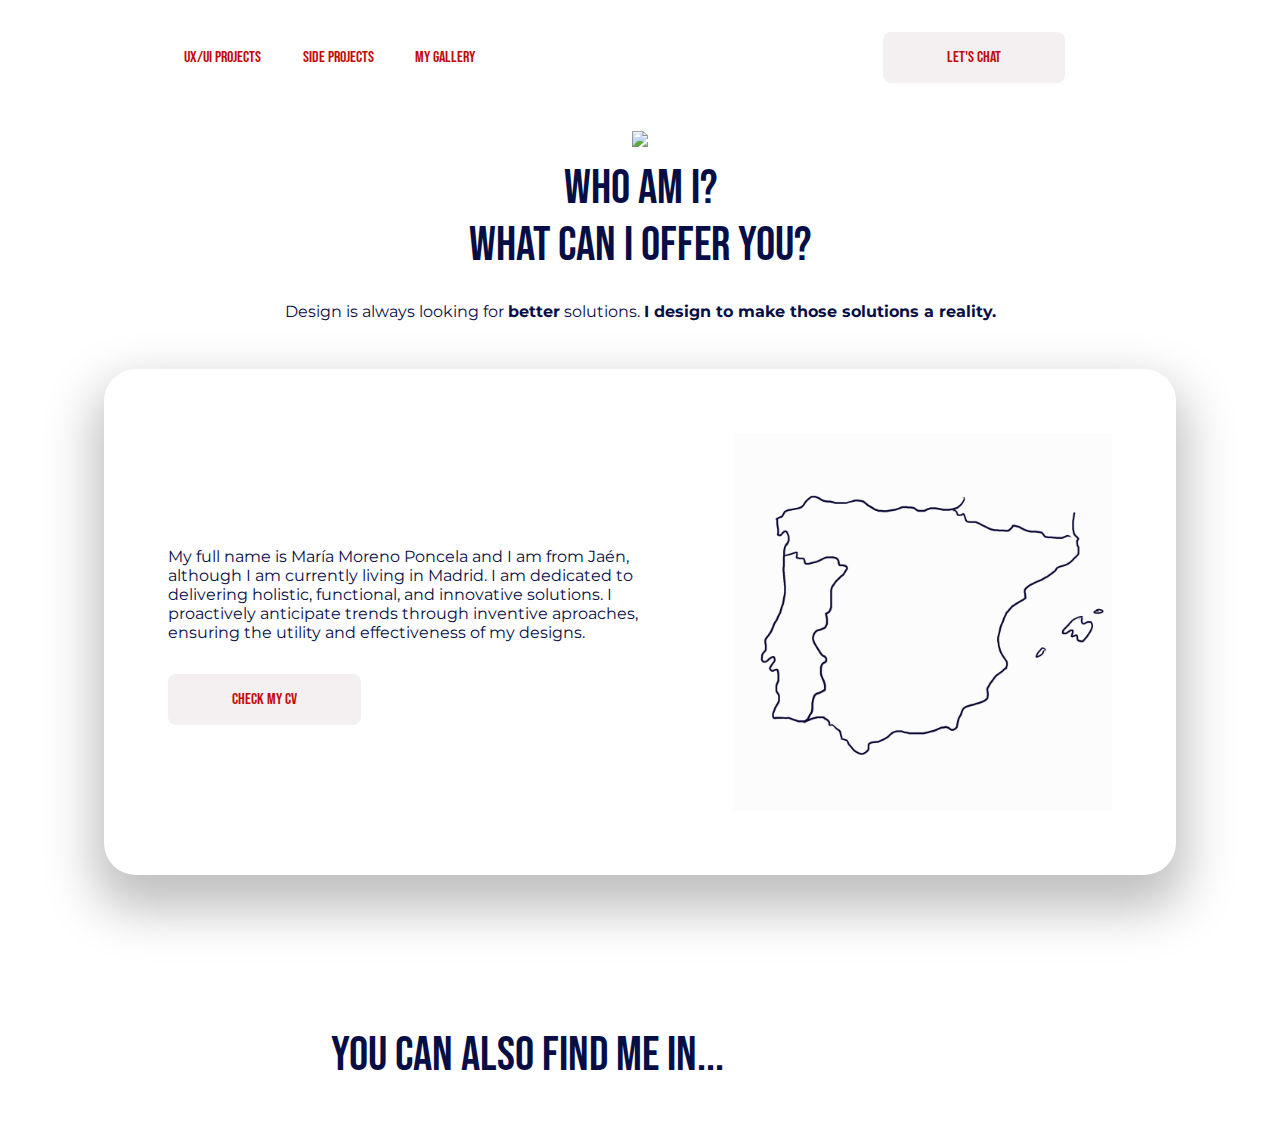
==== About.html @ a4294f57 "feat: rediseño web" ====
<!DOCTYPE html>
<html>
    <head>
        <title>Meriweb</title>
        <link rel="stylesheet" href="https://cdnjs.cloudflare.com/ajax/libs/font-awesome/6.6.0/css/all.min.css" integrity="sha512-Kc323vGBEqzTmouAECnVceyQqyqdsSiqLQISBL29aUW4U/M7pSPA/gEUZQqv1cwx4OnYxTxve5UMg5GT6L4JJg==" crossorigin="anonymous" referrerpolicy="no-referrer" />
        <link rel="stylesheet" href="main.css">
    </head>

    <body>
        <header>
            <nav>
                <a href="index.html">UX/UI Projects</a>
                <a href="Side.html">Side Projects</a>
                <a href="Gallery.html">My Gallery</a>
            </nav>
            <button onclick="window.location='Chat.html'">Let's chat</button>
        </header>
        <main>
            <img src="images/yo.svg">
            <h1>who am I?<br>What can I offer you?</br></h1>
            <p>Design is always looking for <strong>better</strong> solutions. <strong>I design to make those solutions a reality.</strong></p>
        </main>

        <section class="about">
            <div>
                <p>My full name is María Moreno Poncela and I am from Jaén, although I am currently living in Madrid. I am dedicated to delivering holistic, functional, and innovative solutions. I
                    proactively anticipate trends through inventive aproaches, ensuring the
                    utility and effectiveness of my designs.</p>
                
                <a href="images/MariaPonzela_CV2024.pdf" download>
                    <button><span>check my CV </span></button> 
                </a>
                    <!-- <button class="botonAnillo">
                    <a href="#"></a><h1>Check my CV</h1></a>
                </button> -->
            </div>
            <img src="images/Map.gif">         
        </section>
        <img class="loup" src="images/Footer.gif"></img>
        <footer>
            <h1>You can also find me in...</br></h1>
            <div class="RRSS">
                <button><i class="fab fa-linkedin-in"></i></button>
                <button><i class="fab fa-behance"></i></button>
                <button><i class="fab fa-instagram"></i></button>
                <button><i class="fab fa-github"></i></button>
            </div>
        </footer>
    </body>
---- main.css ----
@import url('https://fonts.googleapis.com/css2?family=Bebas+Neue&display=swap');
@import url("https://fonts.googleapis.com/css2?family=Montserrat&display=swap");


:root {
    font-size: 16px;
    font-family: 'Courier New', Courier, monospace;
    --red: #C30A0A;
    --bg: #F4F0F1;
    --black: #070E46;

    --ladoX: 60px;
    --ladoY: 60px;
    --esquina: 100%;

    --font-title: "Bebas Neue", sans-serif;
    --font-content: "Montserrat", sans-serif;
}

/* ----------------------------------------------------- */




body {
    display: flex;
    flex-direction: column;
    align-items: center;
    max-width: 944px;
    margin: 0 auto;
    margin-bottom: 2rem;
    cursor: url('images/cursor.svg'), auto; 
}


h1 {
    font-family: var(--font-title);
    color: var(--black);
    font-size: 3rem;
    font-weight: normal;
    margin: 0.5rem;
}

p {
    font-family: var(--font-content);
    margin: 0;
    margin-bottom: 2rem;
}

button {
    margin-left: auto;
    font-family: var(--font-title);
    font-size: 1rem;
    background-color: var(--bg); 
    border: none;              
    color: var(--red);             
    padding: 1rem 4rem;                    
    border-radius: 0.5rem;       
    transition: background-color 0.3s;
}

button:hover {
    background-color: var(--red); 
    color: white;
    cursor: url('images/cursor.svg'), auto;
}

.loup{
    padding-top: 2rem;
    margin-top: 2rem;
}

/* ----------------------------------------------------- */


header {
    display: flex;
    align-items: center;
    padding: 1rem; 
    width: 100%;
    margin: 1rem 0;
}

header button {
        position: relative;
        display: inline-block;
        margin-right: 5%;
      }
      
      .dropdown-content {
        display: none;
        position: absolute;
        background-color: #f9f9f9;
        min-width: 160px;
        box-shadow: 0px 8px 16px 0px rgba(0,0,0,0.2);
        padding: 12px 16px;
        z-index: 1;
      }
      
      .dropdown:hover .dropdown-content {
        display: block; }


nav {
    margin-right: auto;
    list-style-type: none;
    margin: 0;
    padding: 0;
    overflow: hidden;
}

nav a {
    font-family: var(--font-title);
    font-size: 1rem;
    color: var(--red); 
    text-decoration: none; 
    padding: 0 1rem;
    transition: background-color 0.3s;
}


a:hover:not(.active) { 
    color: black; 
    text-decoration: underline;
    font-size: 1.2rem;
    cursor: url('images/cursor6.svg'), auto;
}
 


/* ----------------welcome------------------------------------- */ 


main {
    padding: 1rem;
    text-align: center; 
    color: var(--black);
}

main img {
    max-width: 20rem;
}

main button {
    margin-top: 2rem;
}

.portada {
    border:thin solid black;
        width: 500% !important;
        height: 200px; /* Altura de la portada */
        background-size: cover;
        
    
}

/* ------------------trabajos----------------------------------- */





/* ------------------side proyects----------------------------------- */ 


.container {
    display: grid;
    grid-template-columns: repeat(2, 1fr);
    justify-content: center;
}

article {
    display: flex;
    flex-wrap: wrap;
    justify-content: center;
    align-items: center;
    max-width: 944px;
}

.card {
    position: relative; 
    display: flex;
    align-items: center; 
    justify-content: center; 
    text-align: center;  

    border-radius: 8px;  
    height: 300px;
    width: 400px;
  
    margin: 1rem;
    background-color: rgba(0, 0, 0, 0.05); 
    transition: background-color 0.3s ease;
    overflow: hidden; 
}

.card::before ,.image{
    content: ''; 
    position: absolute; 
    top: 0;
    left: 0;
    right: 0;
    bottom: 0;
    width: 450px;
    background-image: inherit; 
    background-size: cover; 
    background-position: center; 
    opacity: 0; 
    transition: opacity 0.3s ease; 
    z-index: 1;
    filter: brightness(100%); 
}

.image{
    width: 100%;
    height: 100%;
}

.card:hover::before ,.image:hover, .image:after {
    opacity: 1;
 }

 .card:hover .title {
    opacity: 0; 
}

.title {
    margin: 0; 
    color: var(--black); 
    z-index: 3; 
    position: relative; 
    transition: opacity 0.3s ease; 
}




.tags {
    position: absolute;
    top: 10px;
    left: 10px;
    
}

.tag {
    background-color: var(--bg);
    border: 1.5px solid var(--red);
    border-radius: 1rem;
    color: var(--red);
    font-family: var(--font-title);
    padding: 5px 10px;

    margin-right: 5px;
    font-size: 12px;
    z-index: 4;
    position: relative;

}




/* ------------------about----------------------------------- */ 

.about {
    display: flex;
    margin: 0 1.5rem; 
    color: var(--black);
    justify-content: center;
    align-items: center;
    width: 100%; 
    max-width:944px;
    padding: 4rem;
    border-radius: 2rem;
    gap: 3rem;
    box-shadow: 0 25px 50px 10px rgb(0 0 0 / 0.25);
}


.about img {
        max-width: 40%; 
        height: 70%; 
        width: 90%;
}


/* ------------------gallery----------------------------------- */ 

   
.responsive {
    display: grid;
    grid-template-columns: repeat(5, 1fr);
    justify-content: center;
    background-size: cover;
    gap: 0;
    row-gap: 0;
  }  


.gallery img:hover {
    box-shadow: 0 25px 50px 10px rgb(0 0 0 / 0.25);
    width: 0%;
    transform: scale(1);
    z-index: 2;
    position: relative;
    transition: 1s;
    border-radius: 0.5rem;
    width: 200%; 
    height: 100%;
  }
  
  
 .gallery img {
    width: 100%;
    height: auto;
    filter: brightness(100%);
    object-fit: cover;
    width: 200px; 
    height: 200px;
    gap: 0;
    row-gap: 0;

  }

/* 
.gallery1{
    position: relative;
    width: 400px;
    height: 300px;
    perspective: 1000px;
}
.comic {
    position: absolute;
    width: 50%;
    height: 100%;
    background-color: white;
    border: 1px solid #ccc;
    box-shadow: 0 0 10px rgba(0, 0, 0, 0.2);
    transform-origin: left; 
    transition: transform 0.6s;
}

.comic:hover{
    transform: rotateY(180deg);
} */

/* ------------------card proyects----------------------------------- */ 

.proyect {
    display: flex;
    margin: 2rem 1.5rem; 
    color: var(--black);
    justify-content: center;
    align-items: center;
    width: 80%;; 
    max-width:944px;
    padding: 4rem;
    border-radius: 2rem;
    gap: 3rem;
    box-shadow: 0 25px 50px 10px rgb(0 0 0 / 0.25);
}


/* ----------------------More proyects------------------------------- */ 

.content {
    display: flex;
    margin: 7rem 1.5rem 3rem; 
    justify-content: center;
    color: var(--black);
    max-width: 1000px;
    gap: 5rem;
    position: relative;
}


.content div {
    padding: 5rem 2rem;
}

video {
    border-radius: 1rem;
    min-height: 5rem;
}

/* ----------------------Chat------------------------------- */ 

form {
    display: flex;
    align-items: center;
    height: 200px;
}
.email{
    margin:calc(50vh - 220px) auto;
    padding:20px 30px;
    max-width:calc(100vw - 40px);
    box-sizing:border-box;
    position:relative;
}

input{
    width:80%;
    padding:10px;
    box-sizing:border-box;
    background:none;
    outline:none;
    resize:none;
    border:0;
    transition:all .3s;
    border-bottom:2px solid var(--red);
    font-family: var(--font-content);
}
input:focus{
    border-bottom:2px solid var(--black)
}

p:before{
    content:attr(type);
    display:block;
    margin:28px 0 0;
    font-size:14px;
    color:#5a5a5a
}

textarea {
        width: 100%;
        height: 150px;
        padding: 1rem 0 0 0.5rem;
        font-family: var(--font-content);
        border-bottom:2px solid var(--red)
} 


.contact{
    display: block;
    justify-items: right !important;
    width: 20%; 
    max-width:944px;
    text-align: right;
}

/* ----------------------process------------------------------- */ 

.work {
    text-align: center; 
    padding-top: 2rem;
    max-width: 800px;
}

.process {
    width: 100%;
    filter: brightness(150%); 
    
}

.card-container {
    display: grid;
    grid-template-columns: repeat(5, 1fr);
    gap: 1rem;
    padding: 1rem;
    font-family: var(--font-title);
    font-weight: normal;
    color: var(--black);  
    margin-bottom: 2rem;
}

.card1 h1 {
    font-family: var(--font-title);
}

.card1 {
    background: white;
    border: none;
    border-radius: 8px;
    padding: 1rem;
    text-align: center;
    box-shadow: 0 2px 5px rgba(0, 0, 0, 0.1);
    transition: transform 0.3s, box-shadow 0.3s;
    flex-direction: column;
}

.card:hover {
    transform: scale(1.05);
    box-shadow: 0 4px 10px rgba(0, 0, 0, 0.2);
}


/* ----------------------footer------------------------------- */ 

.loup {
    opacity: 1 !important;
    width: 944px;
    filter: none;

}

footer {
    display: flex;
    justify-content: center;
    align-items: center;
    width: 100%;
    padding: 1rem;

    border-radius: 0.5rem;
}


.RRSS {
    display: flex;
    margin-left: 5%;               
    border-radius: 0.5rem;
    gap: 0.5rem;
}

.RRSS button {
    padding: 1rem 1.2rem !important;
    background-color: white;              
    color: var(--black);                                    
}

.RRSS button:hover {
    background-color: var(--red); 
    color: white;
    cursor: url('images/cursor6.svg'), auto;
}








/* Media Queries */

@media (max-width: 800px) {
 
    h1{
        font-size: 230%;
        }
    
    /* ............................................. */
    
    nav a{
        display: block;
        width: 100%;
        margin-left: 5%;
        margin-right: 5%;
        gap: 10%;
    }


    /* ............................................. */

    main{
        margin: 10%;
    }
    main h1{
        font-size: 250%;
        width: 100%;
    }
    main p{
        font-size: 70%;
        width: 100%;
    }

    /* ............................................. */

    .proyect {
        font-size: 0.7rem; 
        width: 70%;
        flex-wrap: wrap;
        flex-direction: column; 
        align-items: center; 
        text-align: center; 
    }

    .proyect video,
    .proyect img {
        max-width: 90%; 
        height: 90%; 
        width: 100%;
    }

    /* ............................................. */  
    
    .about{
        font-size: 0.7rem; 
        width: 70%;
        flex-wrap: wrap;
        flex-direction: column; 
        align-items: center; 
        text-align: center; 
        display:block;
    }
    .about img{
        min-width: 70%;
    }

    /* ............................................. */

    .content {
        font-size: 0.7rem; 
        width: 80%;
        margin:10%
    }
    
    .content h1 {
        font-size: 300%;

    }

    /* ............................................. */

    .card-container {
        max-width: 100%;
        font-size: 50%;
    }

    /* ............................................. */

    .loup {
        display: none;
    }

    footer{
        display: flex;
        flex-wrap: wrap;
        font-size: 10%;
        justify-content: center;
        align-items: center;
        width: 80%;
        padding-top: 4rem;
    }
    footer h1{
        font-size: 1500%;
    }
    
}

@media (max-width: 500px) {
 
    h1{
    font-size: 200%;
    }

    /* ............................................. */

     nav a{
        display: block
    } 

    a{
        font-size: 80%;
    } 

    /* ............................................. */

    main{
        margin: 10%;
    }
    main h1{
        font-size: 250%;
        width: 100%;
    }
    main p{
        font-size: 70%;
        width: 100%;
    }

    /* ............................................. */

    .proyect {
        font-size: 0.5rem; 
        width: 55%;
        flex-wrap: wrap;
        flex-direction: column; 
        align-items: center; 
        text-align: center; 

    }

    .proyect video,
    .proyect img {
        max-width: 90%; 
        height: 90%; 
        width: 100%;
    }

    /* ............................................. */

    .about{
        font-size: 0.7rem; 
        width: 50%;
        flex-wrap: wrap;
        flex-direction: column; 
        align-items: center; 
        text-align: center; 
    }

    .about img{
        min-width: 50%;
    }

    /* ............................................. */

    .content {
        font-size: 0.5rem; 
        width: 200px;
        margin:10%
    }
    
    .content h1 {
        font-size: 300%;

    }
    
    /* ............................................. */

    .card-container {
        display: flex;
        flex-wrap: wrap;
        font-size: 50%;
        justify-content: center;
    }

    /* ............................................. */   

    .loup {
        display: none;
    }

    footer{
        display: flex;
        flex-wrap: wrap;
        font-size: 10%;
        justify-content: center;
        align-items: center;
        width: 70%;
    }
    footer h1{
        font-size: 1500%;
    }

}

@media (max-width: 390px) {
    
    .body{
        margin: 7rem;
        font-size: 30%;
    }

    h1{
        font-size: 200%;
        }
    
    /* ............................................. */   

    nav a{
        display: block
    } 

    a{
        font-size: 70%;
    }

    /* ............................................. */   
 
    .main{
        font-size: 10%;
    }

    /* ............................................. */   

    .proyect {
        font-size: 0.5rem;
        width: 55%;
        flex-wrap: wrap;
        flex-direction: column; 
        align-items: center; 
        text-align: center; 

    }

    .proyect video,
    .proyect img {
        max-width: 100%; 
        height: 100%; 
        width: 100%;
    }

    /* ............................................. */

    .about{
        font-size: 0.7rem; 
        width: 50%;
        flex-wrap: wrap;
        flex-direction: column; 
        align-items: center; 
        text-align: center; 
    }
    .about img{
        min-width: 100%;
    }


    /* ............................................. */   

    .content {
        font-size: 0.5rem; 
        width: 200px;
    }
    
    .content h1 {
        font-size: 300%;

    }

    /* ............................................. */

    .card-container {
        max-width: 100%;
        font-size: 50%;
    }

    /* ............................................. */   

    .loup {
        display: none;
    }

    footer{
        display: flex;
        flex-wrap: wrap;
        font-size: 10%;
        justify-content: center;
        align-items: center;
        width: 70%;
    }
    footer h1{
        font-size: 1500%;
    }
    
}
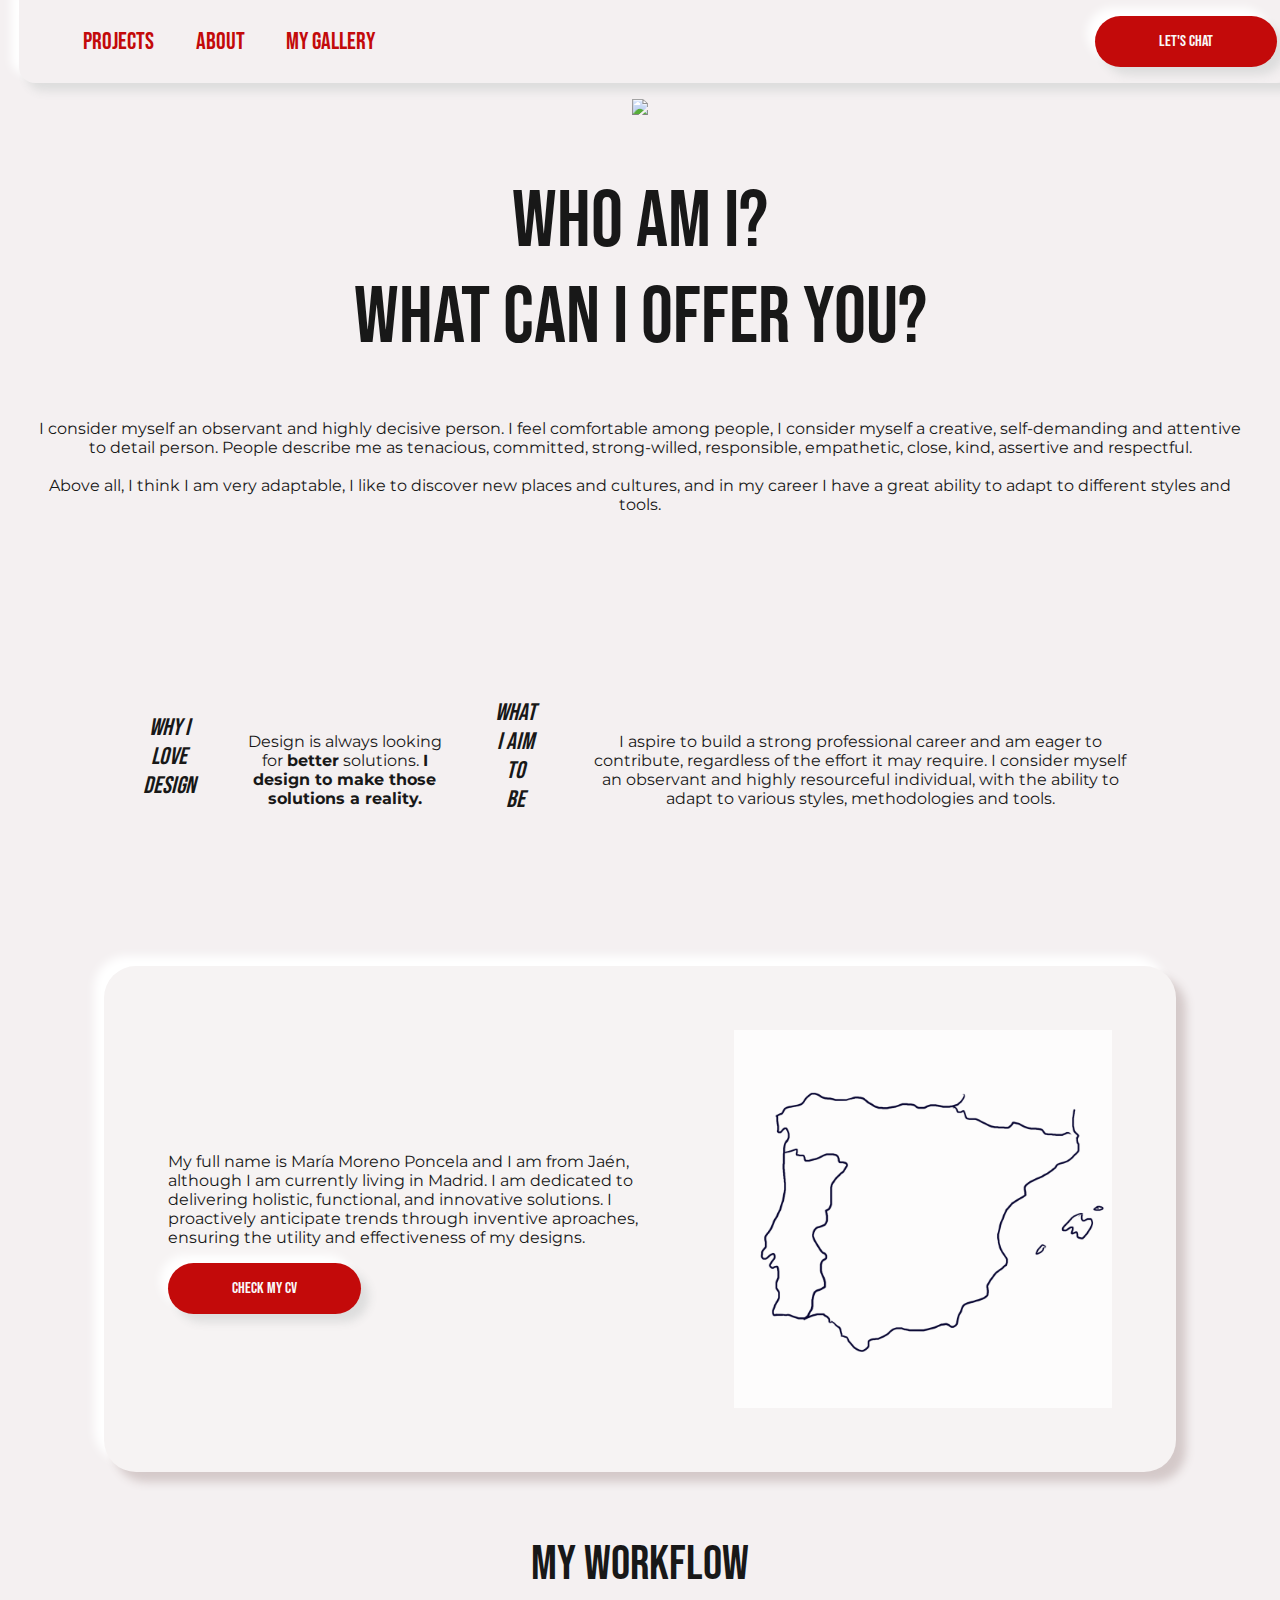
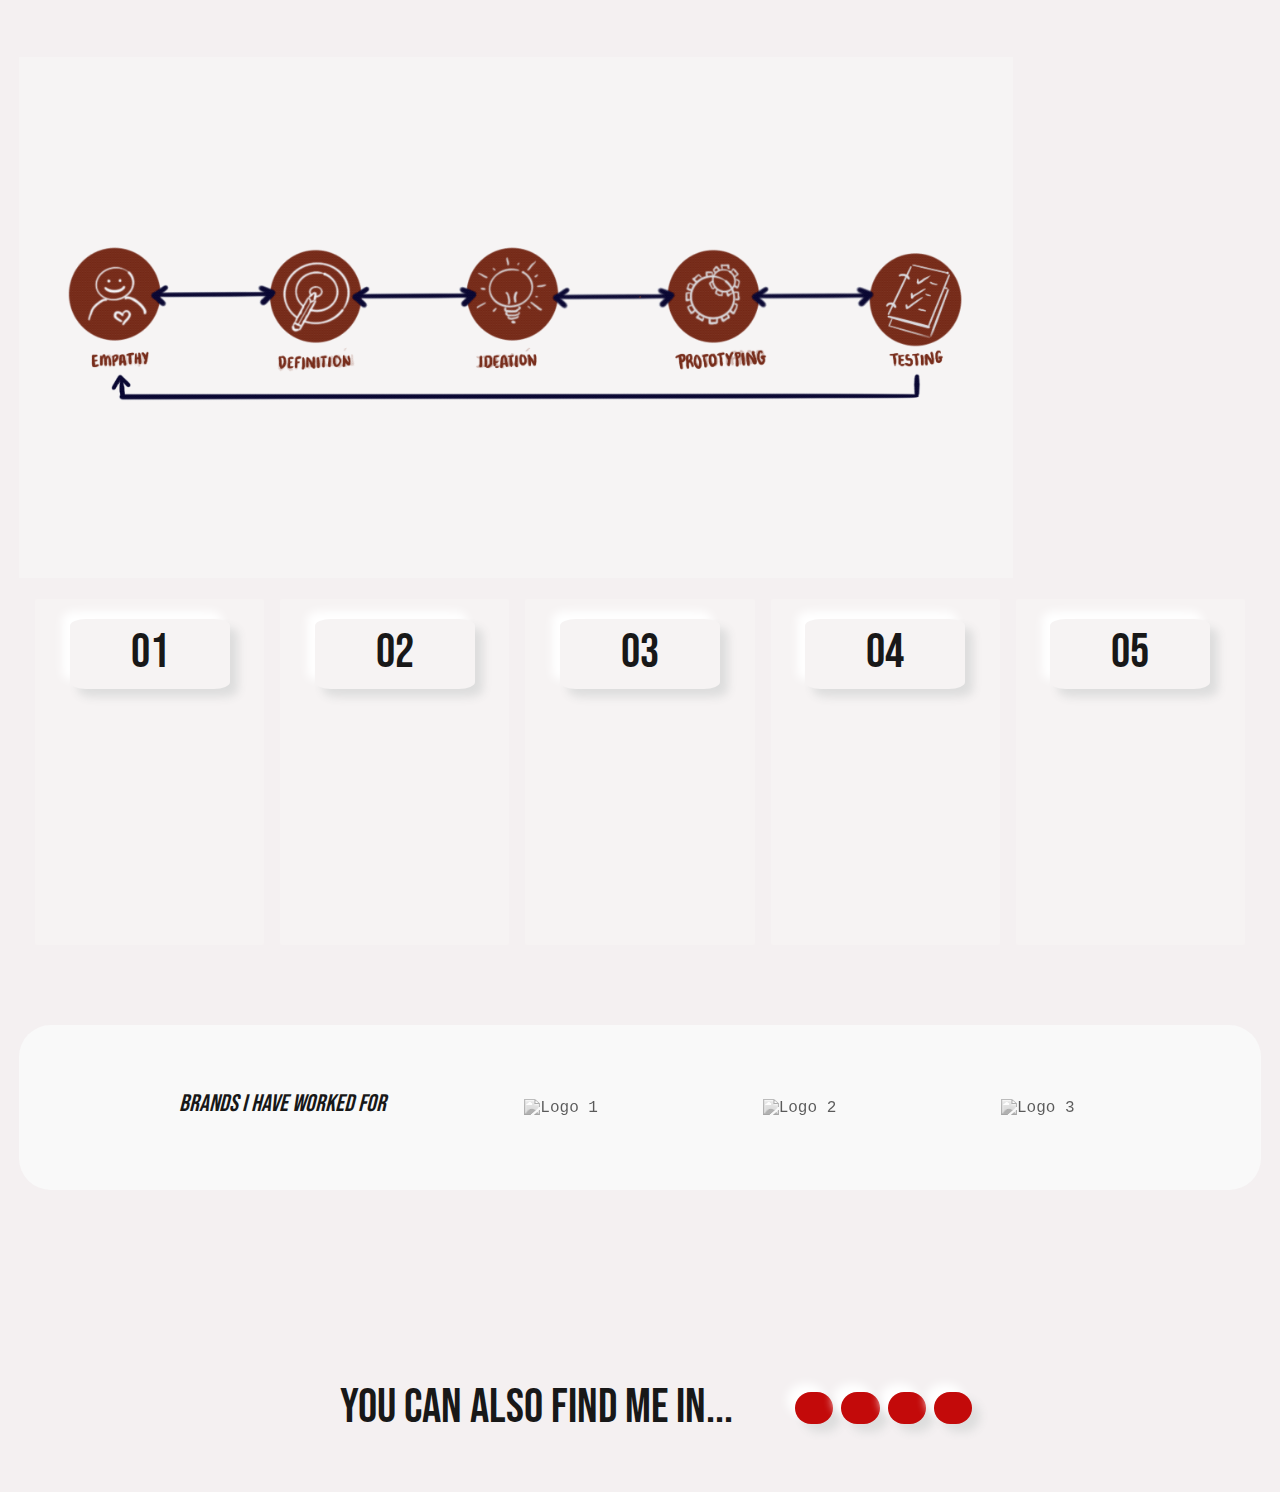
==== commit 19588191: "fix detalles" ====
--- a/About.html
+++ b/About.html
@@ -9,17 +9,28 @@
     <body>
         <header>
             <nav>
-                <a href="index.html">UX/UI Projects</a>
-                <a href="Side.html">Side Projects</a>
+                <a href="index.html"><i class="fa-solid fa-house"></i></a>
+                <a href="Side.html">Projects</a>
+                <a href="About.html">About</a>
                 <a href="Gallery.html">My Gallery</a>
             </nav>
-            <button onclick="window.location='Chat.html'">Let's chat</button>
+            <button class="button" onclick="window.location='Chat.html'">Let's chat</button>
         </header>
         <main>
             <img src="images/yo.svg">
             <h1>who am I?<br>What can I offer you?</br></h1>
-            <p>Design is always looking for <strong>better</strong> solutions. <strong>I design to make those solutions a reality.</strong></p>
+            <p>I consider myself an observant and highly decisive person. I feel comfortable among people, I consider myself a creative, self-demanding and attentive to detail person. People describe me as tenacious, committed, strong-willed, responsible, empathetic, close, kind, assertive and respectful. 
+            <Br>    
+            <br>Above all, I think I am very adaptable, I like to discover new places and cultures, and in my career I have a great ability to adapt to different styles and tools.</p>
         </main>
+
+        <div class="context">
+            <h3><em>why i love design</em></h3>
+            <p>Design is always looking for <strong>better</strong> solutions. <strong>I design to make those solutions a reality.</strong></p>      
+    
+            <h3><em>what I aim to be</em></h3>
+            <p>I aspire to build a strong professional career and am eager to contribute, regardless of the effort it may require. I consider myself an observant and highly resourceful individual, with the ability to adapt to various styles, methodologies and tools. </p> 
+        </div>
 
         <section class="about">
             <div>
@@ -28,7 +39,7 @@
                     utility and effectiveness of my designs.</p>
                 
                 <a href="images/MariaPonzela_CV2024.pdf" download>
-                    <button><span>check my CV </span></button> 
+                    <button class="button_important"><span>check my CV </span></button> 
                 </a>
                     <!-- <button class="botonAnillo">
                     <a href="#"></a><h1>Check my CV</h1></a>
@@ -36,14 +47,73 @@
             </div>
             <img src="images/Map.gif">         
         </section>
+
+        <h2 class="work">My workflow</h2>
+        <img class="process" src="images/process.gif" responsive-image></img>
+        <div class="card-process">
+            <div class="card_definition">
+                <div class="icon1">01
+                </div>
+            
+                <div class="text">
+                    <h3>Discover</h3>
+                    <p>Identify and understand user needs and problems through research and observation.</p>
+                </div>
+            </div>
+            <div class="card_definition">
+                <div class="icon1">02
+                </div>
+            
+                <div class="text">
+                    <h3>Define</h3>
+                    <p>Analyze the gathered information to clearly frame the problem, establishing a focus.</p>
+                </div>
+            </div>
+            <div class="card_definition">
+                <div class="icon1">03
+                </div>
+            
+                <div class="text">
+                    <h3>Develope</h3>
+                    <p>Generate creative ideas and solutions through brainstorming.</p>
+                </div>
+            </div>
+            <div class="card_definition">
+                <div class="icon1">04
+                </div>
+            
+                <div class="text">
+                    <h3>Deliver</h3>
+                    <p>Explain in more detail its method of use and its meaning. Show a first rendering of the product. </p>
+                </div>
+            </div>
+            <div class="card_definition">
+                <div class="icon1">05
+                </div>
+            
+                <div class="text">
+                    <h3>Evolve</h3>
+                    <p>Test and refine the proposed solutions through feedback and iteration.</p>
+                </div>
+            </div>
+        </div>
+        
+
+        <div class="logo-section">
+            <h3><em>Brands I have worked for</em></h3>
+            <img src="images/BBVA_logo.png" alt="Logo 1">
+            <img src="images/MDD_logo.png" alt="Logo 2">
+            <img src="images/WL_logo.png" alt="Logo 3">
+        </div> 
+
         <img class="loup" src="images/Footer.gif"></img>
         <footer>
-            <h1>You can also find me in...</br></h1>
+            <h2>You can also find me in...</br></h2>
             <div class="RRSS">
-                <button><i class="fab fa-linkedin-in"></i></button>
-                <button><i class="fab fa-behance"></i></button>
-                <button><i class="fab fa-instagram"></i></button>
-                <button><i class="fab fa-github"></i></button>
+                <button onclick="window.location='https://www.linkedin.com/in/mariaponzela/'"><i class="fab fa-linkedin-in"></i></button>
+                <button onclick="window.location='https://www.linkedin.com/in/mariaponzela/'"><i class="fab fa-behance"></i></button>
+                <button onclick="window.location='https://www.instagram.com/mariaponzela/?next=%2F&hl=es'"><i class="fab fa-instagram"></i></button>
+                <button onclick="window.location='https://github.com/mariaponzela/website'"><i class="fab fa-github"></i></button>
             </div>
         </footer>
     </body>
--- a/main.css
+++ b/main.css
@@ -8,6 +8,17 @@
     --red: #C30A0A;
     --bg: #F4F0F1;
     --black: #070E46;
+    --back: #EDF2F0;
+    --neu-1: #f6f3f3;
+    --neu-2: #d4c9c9;
+    --soft-shadow: #E6EAF6;
+    --hard-shadow: #e9e9e9;
+
+    --white: #f9f9f9;
+    --gray: #a0a5a8;
+    --black: #181818;
+
+    --purple: #032ba5;
 
     --ladoX: 60px;
     --ladoY: 60px;
@@ -15,54 +26,56 @@
 
     --font-title: "Bebas Neue", sans-serif;
     --font-content: "Montserrat", sans-serif;
+
+    
 }
 
 /* ----------------------------------------------------- */
 
 
-
-
 body {
-    display: flex;
-    flex-direction: column;
-    align-items: center;
-    max-width: 944px;
+    font-size: 1rem;
+    background-color: var(--bg);
+	color: var(--black);
+    max-width: 1242px;
     margin: 0 auto;
-    margin-bottom: 2rem;
-    cursor: url('images/cursor.svg'), auto; 
-}
-
-
-h1 {
+    justify-content: center;
+    align-items: center;
+}
+
+
+h1,h2,h3 {
     font-family: var(--font-title);
-    color: var(--black);
-    font-size: 3rem;
     font-weight: normal;
-    margin: 0.5rem;
-}
+}
+
+h1 { font-size: 5rem; }
+h2 { font-size: 3rem; }
+h3 { font-size: 1.5rem; }
+
 
 p {
     font-family: var(--font-content);
-    margin: 0;
-    margin-bottom: 2rem;
 }
 
 button {
     margin-left: auto;
     font-family: var(--font-title);
     font-size: 1rem;
-    background-color: var(--bg); 
+    background-color: var(--red); 
     border: none;              
-    color: var(--red);             
+    color: var(--white);             
     padding: 1rem 4rem;                    
-    border-radius: 0.5rem;       
-    transition: background-color 0.3s;
+    border-radius: 5rem;       
+    box-shadow: 8px 8px 10px #ddd, -8px -8px 10px #fff;
+
 }
 
 button:hover {
-    background-color: var(--red); 
-    color: white;
-    cursor: url('images/cursor.svg'), auto;
+    background-color: var(--white); 
+    color: var(--red);
+    box-shadow: 0 0 0 transparent, 0 0 0 transparent, inset -10px -10px 10px 0px var(--bg), inset 10px 10px 10px 0px var(--neu-2);
+    border: none;
 }
 
 .loup{
@@ -78,27 +91,19 @@
     align-items: center;
     padding: 1rem; 
     width: 100%;
-    margin: 1rem 0;
+    margin: 0;
+    box-shadow: 8px 8px 10px #ddd, -8px -8px 10px #fff;
+    border-radius: 0 0 1rem 1rem ;
+    
+
 }
 
 header button {
         position: relative;
         display: inline-block;
-        margin-right: 5%;
+
       }
       
-      .dropdown-content {
-        display: none;
-        position: absolute;
-        background-color: #f9f9f9;
-        min-width: 160px;
-        box-shadow: 0px 8px 16px 0px rgba(0,0,0,0.2);
-        padding: 12px 16px;
-        z-index: 1;
-      }
-      
-      .dropdown:hover .dropdown-content {
-        display: block; }
 
 
 nav {
@@ -107,11 +112,12 @@
     margin: 0;
     padding: 0;
     overflow: hidden;
+   
 }
 
 nav a {
     font-family: var(--font-title);
-    font-size: 1rem;
+    font-size: 1.5rem;
     color: var(--red); 
     text-decoration: none; 
     padding: 0 1rem;
@@ -119,10 +125,9 @@
 }
 
 
-a:hover:not(.active) { 
+nav a:hover:not(.active) { 
     color: black; 
     text-decoration: underline;
-    font-size: 1.2rem;
     cursor: url('images/cursor6.svg'), auto;
 }
  
@@ -130,6 +135,42 @@
 
 /* ----------------welcome------------------------------------- */ 
 
+.welcome {
+    display:flex;
+    align-items:center;
+    gap: 10rem;
+}
+.title-left {
+    margin: 4rem 2rem;
+    display: block;
+    text-align: left; 
+    color: var(--black);
+    padding: 1rem;
+    width: 40%;
+}
+
+.title-left h3{
+    margin-top: -2rem;
+}
+
+.welcome-img {
+    width:42rem;
+    height: 8rem;
+    object-fit: cover;
+    border-radius: 8rem;
+    /* box-shadow: 8px 8px 10px #ddd, -8px -8px 10px #fff; */
+
+}
+
+.welcome-button {
+    margin-top: -5rem;
+    margin-left: 2rem;
+    display:flex;
+    align-items:start;
+    gap: 3rem;
+    float: left;
+
+}
 
 main {
     padding: 1rem;
@@ -138,44 +179,198 @@
 }
 
 main img {
-    max-width: 20rem;
+    max-width: 1242px;
 }
 
 main button {
     margin-top: 2rem;
 }
 
-.portada {
-    border:thin solid black;
-        width: 500% !important;
-        height: 200px; /* Altura de la portada */
-        background-size: cover;
-        
-    
-}
+
+/* ------------------logos----------------------------------- */
+
+.logo-section {
+    display: flex;
+    justify-content: space-between;
+    align-items: center;
+    flex-wrap: wrap;
+    margin-top: 4rem;
+    padding: 3rem 10rem;
+    gap: 2rem;
+    background-color: var(--white);
+    border-radius: 2rem;
+
+}
+
+.logo-section h3{
+    margin-top: 1rem;
+}
+
+.logo-section img {
+    width: 100px;
+    height: auto;
+    opacity: 0.7;
+    filter: grayscale(100);
+    transition: opacity 0.3s ease;
+}
+
+.logo-section img:hover {
+    opacity: 1;
+}
+
+
+
+
 
 /* ------------------trabajos----------------------------------- */
 
-
-
-
+.cover_coinhabit {
+    background-image: url('images/Coinhabit/coinhabit3.jpg'); 
+    background-size: cover;
+    background-position: center;
+    display: flex;
+    align-items: left;
+    text-align: left;
+    height: 600px;
+    width: 1242px;
+    transform: scale(1);
+}
+
+/* .cover_bbva {
+    background-image: url('images/BBVA/vela.jpg'); 
+    background-size: cover;
+    background-position: center;
+    display: flex;
+    align-items: left;
+    text-align: left;
+    height: 800px;
+    width: 100%;
+    transform: scale(1);
+} */
+
+.video_coinhabit {
+    margin:auto;
+    justify-content: center;
+    width: 40rem; 
+    align-items: center;
+}
+
+/* .video_process {
+    width: 1241px; 
+    max-width:450px;
+} */
+.context {
+    display: flex;
+    margin: 8rem auto; 
+    color: var(--black);
+    justify-content: center;
+    align-items: center;
+    width: 80%; 
+    max-width:1242px;
+    /* padding: 2rem; */
+    border-radius: 2rem;
+    gap: 3rem;
+    text-align: center;
+    /* border: thin solid black; */ 
+    /* /* position: relative;
+    animation: mymove 5s;
+    animation-fill-mode: forwards;
+    animation-timing-function: ease; */
+}
+
+
+
+  .renders {
+    display: grid;
+    grid-template-columns: repeat(2, 1fr);
+    justify-content: center;
+    background-size: cover;
+    gap: 0;
+    row-gap: 0;
+  }  
+
+.renders video {
+    width: 640px;
+    height: 400px;
+    object-fit: cover;
+}
+
+.ejemplos {
+    width: 640px;
+    height: 400px;
+    object-fit:cover;
+}
+
+.ContainerCenter{
+    display: flex;
+    align-items: center;
+    flex-direction: column;
+  }
+  /* Input */
+  input{display: none}
+  
+  .carrusel {
+    width: 944px; /* Ancho ajustado */
+    height: 510px; /* Alto ajustado */
+    scale: 1.4;
+    margin: 6rem auto  ;
+    overflow: hidden;
+    position: relative;
+    border: 2px solid #ccc;
+}
+.slides {
+    display: flex;
+    transition: transform 0.5s ease;
+    width: 100%; /* Ancho fijo */
+}
+.slide {
+    min-width: 944px; /* Ancho de cada página ajustado */
+    height: 510px; /* Alto de cada página ajustado */
+}
+canvas {
+    width: 100%;
+    height: auto;
+}
+
+.arrow {
+    position: absolute;
+    top: 50%;
+    transform: translateY(-50%);
+    background-color: rgba(255, 255, 255, 0.7);
+    border: 1px solid #ccc;
+    cursor: pointer;
+    padding: 10px;
+    z-index: 10;
+}
+.arrow-left {
+    left: 10px;
+}
+.arrow-right {
+    right: 10px;
+}
 
 /* ------------------side proyects----------------------------------- */ 
 
+
+.container {
+ 
+    justify-content: center;
+    max-width: 944px;
+    margin: auto;
+}
 
 .container {
     display: grid;
     grid-template-columns: repeat(2, 1fr);
-    justify-content: center;
-}
-
-article {
+}
+
+/* article {
     display: flex;
     flex-wrap: wrap;
     justify-content: center;
     align-items: center;
     max-width: 944px;
-}
+} */
 
 .card {
     position: relative; 
@@ -245,13 +440,13 @@
 .tag {
     background-color: var(--bg);
     border: 1.5px solid var(--red);
-    border-radius: 1rem;
+    border-radius: 5rem;
     color: var(--red);
     font-family: var(--font-title);
-    padding: 5px 10px;
+    padding: 0.5rem 2rem;
 
     margin-right: 5px;
-    font-size: 12px;
+    font-size: 1rem;
     z-index: 4;
     position: relative;
 
@@ -264,7 +459,7 @@
 
 .about {
     display: flex;
-    margin: 0 1.5rem; 
+    margin: 0 auto; 
     color: var(--black);
     justify-content: center;
     align-items: center;
@@ -273,7 +468,10 @@
     padding: 4rem;
     border-radius: 2rem;
     gap: 3rem;
-    box-shadow: 0 25px 50px 10px rgb(0 0 0 / 0.25);
+    background-color: var(--neu-1);
+	box-shadow:
+		10px 10px 10px var(--neu-2),
+		-10px -10px 10px white;
 }
 
 
@@ -348,24 +546,42 @@
 
 .proyect {
     display: flex;
-    margin: 2rem 1.5rem; 
+    margin: 2rem auto; 
     color: var(--black);
     justify-content: center;
-    align-items: center;
-    width: 80%;; 
-    max-width:944px;
+    font-family: var(--font-title);
+    align-items: center;
     padding: 4rem;
     border-radius: 2rem;
-    gap: 3rem;
-    box-shadow: 0 25px 50px 10px rgb(0 0 0 / 0.25);
-}
+    gap: 10rem;
+    background-color: var(--white);
+	/* box-shadow:
+		10px 10px 10px var(--neu-2),
+		-10px -10px 10px white; */
+}
+
+.proyect button{
+    margin-top: 3rem;
+    background-color: var(--red);
+    color: var(--white);
+    border: none;
+}
+
+.proyect button:hover{
+    background-color: var(--white); 
+    color: var(--red);
+    box-shadow: 0 0 0 transparent, 0 0 0 transparent, inset -10px -10px 10px 0px var(--bg), inset 10px 10px 10px 0px var(--neu-2);
+    border: none;
+}
+
+
 
 
 /* ----------------------More proyects------------------------------- */ 
 
 .content {
     display: flex;
-    margin: 7rem 1.5rem 3rem; 
+    margin: 4rem auto; 
     justify-content: center;
     color: var(--black);
     max-width: 1000px;
@@ -374,19 +590,16 @@
 }
 
 
-.content div {
-    padding: 5rem 2rem;
-}
-
-video {
-    border-radius: 1rem;
-    min-height: 5rem;
-}
+.content button{
+    padding: 1rem 5rem ;
+}
+
+
 
 /* ----------------------Chat------------------------------- */ 
 
 form {
-    display: flex;
+    display: block;
     align-items: center;
     height: 200px;
 }
@@ -433,28 +646,33 @@
 
 .contact{
     display: block;
-    justify-items: right !important;
-    width: 20%; 
-    max-width:944px;
-    text-align: right;
+    justify-content: center;
+    align-items: center;
+    width: 100%;
+    padding: 1rem;
+margin-top: 2rem;
+    border-radius: 0.5rem;
 }
 
 /* ----------------------process------------------------------- */ 
 
 .work {
     text-align: center; 
-    padding-top: 2rem;
+    margin: 4rem auto;
     max-width: 800px;
+    justify-content: center;
+    align-items: center;
 }
 
 .process {
-    width: 100%;
-    filter: brightness(150%); 
-    
-}
-
-.card-container {
-    display: grid;
+    width: 80%;
+    filter: brightness(99%); 
+    justify-content: center;
+    
+}
+
+.card-process {
+    display: grid !important;
     grid-template-columns: repeat(5, 1fr);
     gap: 1rem;
     padding: 1rem;
@@ -464,12 +682,12 @@
     margin-bottom: 2rem;
 }
 
-.card1 h1 {
+/* .card1 h1 {
     font-family: var(--font-title);
 }
 
 .card1 {
-    background: white;
+    background: var(--neu-1);
     border: none;
     border-radius: 8px;
     padding: 1rem;
@@ -482,7 +700,54 @@
 .card:hover {
     transform: scale(1.05);
     box-shadow: 0 4px 10px rgba(0, 0, 0, 0.2);
-}
+} */
+
+.card_definition {
+    width: auto;
+    height: auto;
+    background-color: var(--neu-1);
+    text-align: center;
+    /* border: 10px solid #eee; */
+    border-radius: 2px;
+    /* box-shadow: inset 5px 5px 10px #bbb, inset -5px -5px 10px #fff; */
+    transition: 0.5s;
+  }
+  
+  .card_deinition:hover {
+    height: auto ;
+  }
+  
+  .icon1 {
+    width: 150px;
+    height: 60px;
+    color: var(--black);
+    font-size: 3rem;
+    background-color: var(--neu-1);
+    margin: 20px auto;
+    padding: 5px;
+    border-radius: 10%;
+    box-shadow: 8px 8px 10px #ddd, -8px -8px 10px #fff;
+  }
+  
+  .text {
+    color: var(--black);
+    background-color: var(--neu-1);
+    padding: 10px;
+    margin: 5px 20px;
+    border-radius: 8px;
+    box-shadow: 8px 8px 10px #ddd, -8px -8px 10px #fff;
+    transform: translateY(-80px) scale(0);
+    transition: all 0.5s;
+  }
+  
+  .card_definition:hover .text {
+    transform: translateY(0) scale(1)
+  }
+  
+  .text h3 {
+    text-shadow: 2px 2px 0px #fff;
+  }
+
 
 
 /* ----------------------footer------------------------------- */ 
@@ -513,15 +778,17 @@
 }
 
 .RRSS button {
-    padding: 1rem 1.2rem !important;
-    background-color: white;              
-    color: var(--black);                                    
+    padding: 1rem 1.2rem ;
+    background-color: var(--red);              
+    color: var(--white);  
+    border: none;                                  
 }
 
 .RRSS button:hover {
-    background-color: var(--red); 
-    color: white;
-    cursor: url('images/cursor6.svg'), auto;
+    background-color: var(--white); 
+    color: var(--red);
+    box-shadow: 0 0 0 transparent, 0 0 0 transparent, inset -10px -10px 10px 0px var(--bg), inset 10px 10px 10px 0px var(--neu-2);
+    border: none;
 }
 
 
@@ -599,6 +866,14 @@
 
     /* ............................................. */
 
+    .responsive {
+        display: grid;
+        grid-template-columns: repeat(3, 1fr);
+     }
+
+    /* ............................................. */
+
+
     .content {
         font-size: 0.7rem; 
         width: 80%;
@@ -612,7 +887,7 @@
 
     /* ............................................. */
 
-    .card-container {
+    .card-process {
         max-width: 100%;
         font-size: 50%;
     }
@@ -689,6 +964,31 @@
 
     /* ............................................. */
 
+    .container {
+        display: grid;
+        grid-template-columns: repeat(1, 1fr);
+    }
+
+    .card {
+        height: 300px;
+        width: 300px; 
+    }
+    
+    .card::before ,.image{
+        width: 350px;
+        object-fit: cover;
+     }
+
+    /* ............................................. */
+
+    .responsive {
+        display: grid;
+        grid-template-columns: repeat(2, 1fr);
+    
+     }
+
+    /* ............................................. */
+
     .about{
         font-size: 0.7rem; 
         width: 50%;
@@ -717,7 +1017,7 @@
     
     /* ............................................. */
 
-    .card-container {
+    .card-process {
         display: flex;
         flex-wrap: wrap;
         font-size: 50%;
@@ -792,6 +1092,14 @@
 
     /* ............................................. */
 
+    .responsive {
+        display: grid;
+        grid-template-columns: repeat(2, 1fr);
+     }
+
+    /* ............................................. */
+
+
     .about{
         font-size: 0.7rem; 
         width: 50%;
@@ -819,7 +1127,7 @@
 
     /* ............................................. */
 
-    .card-container {
+    .card-process {
         max-width: 100%;
         font-size: 50%;
     }
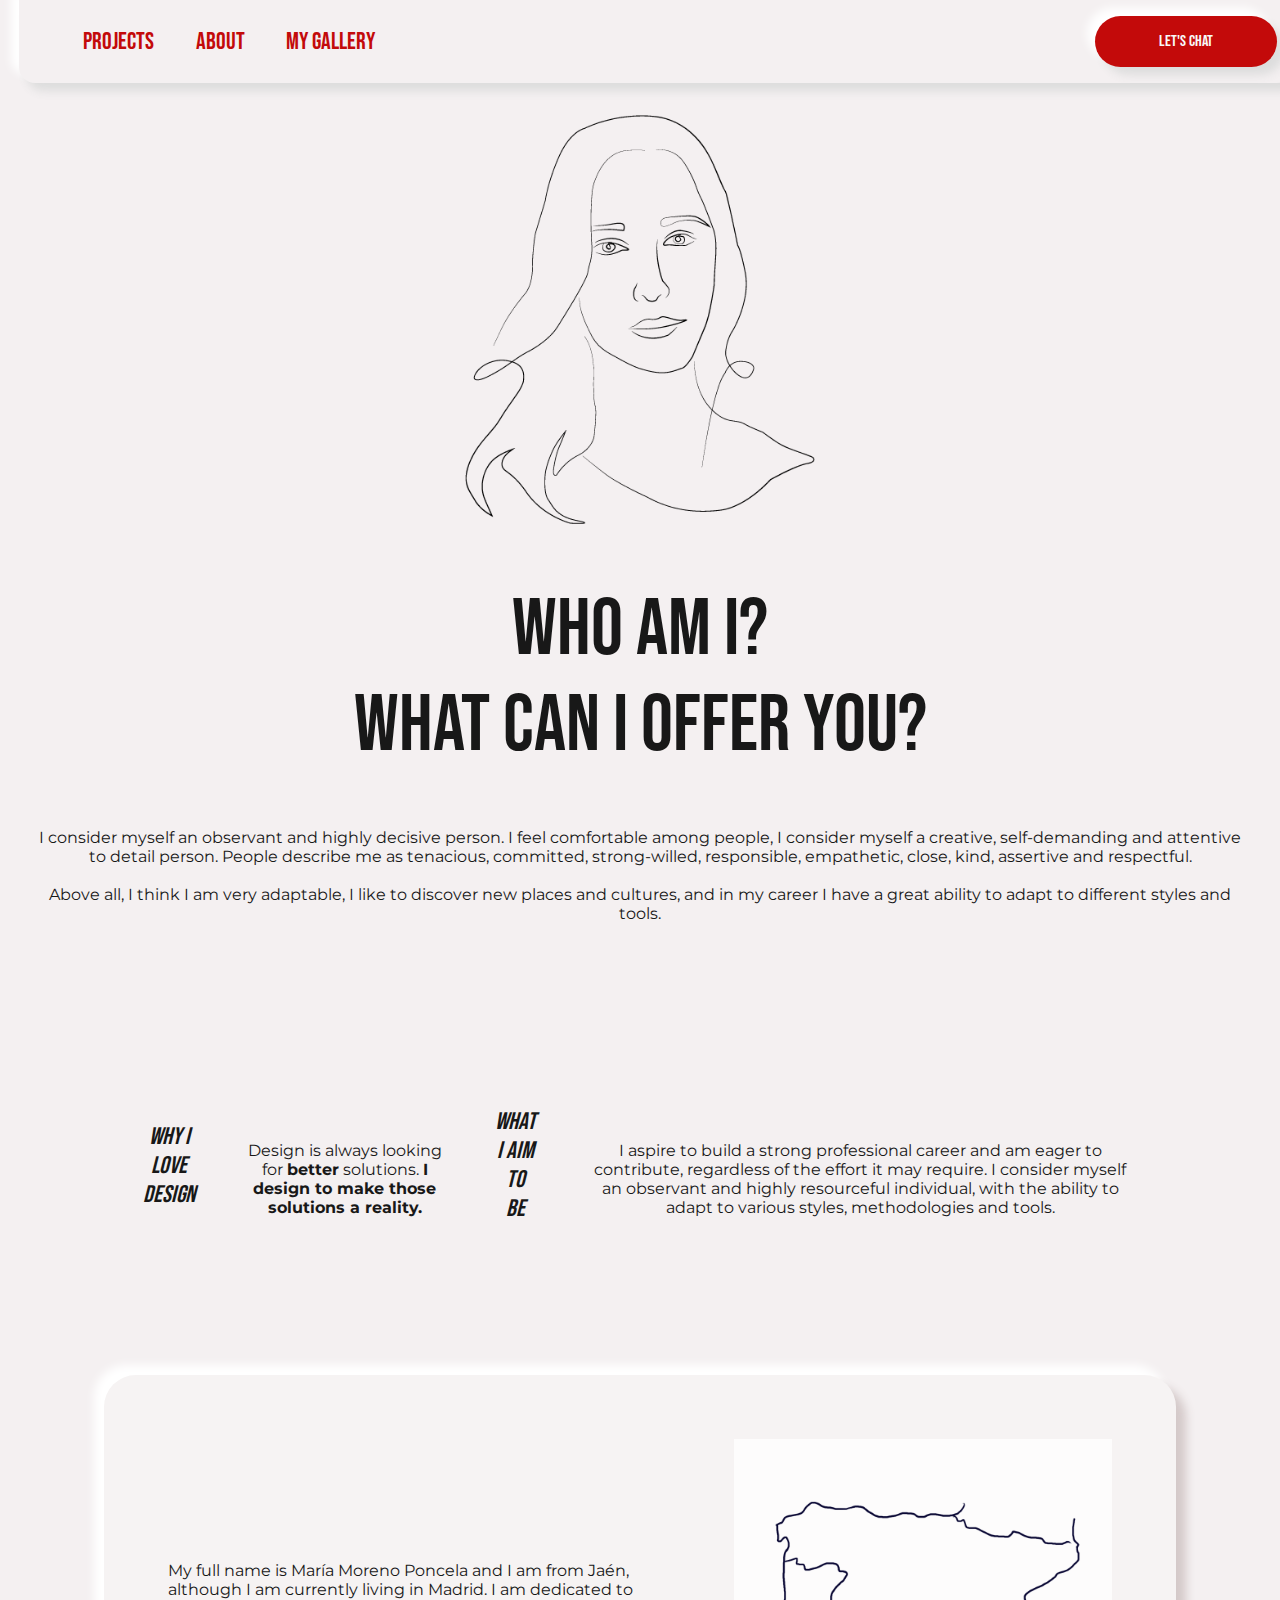
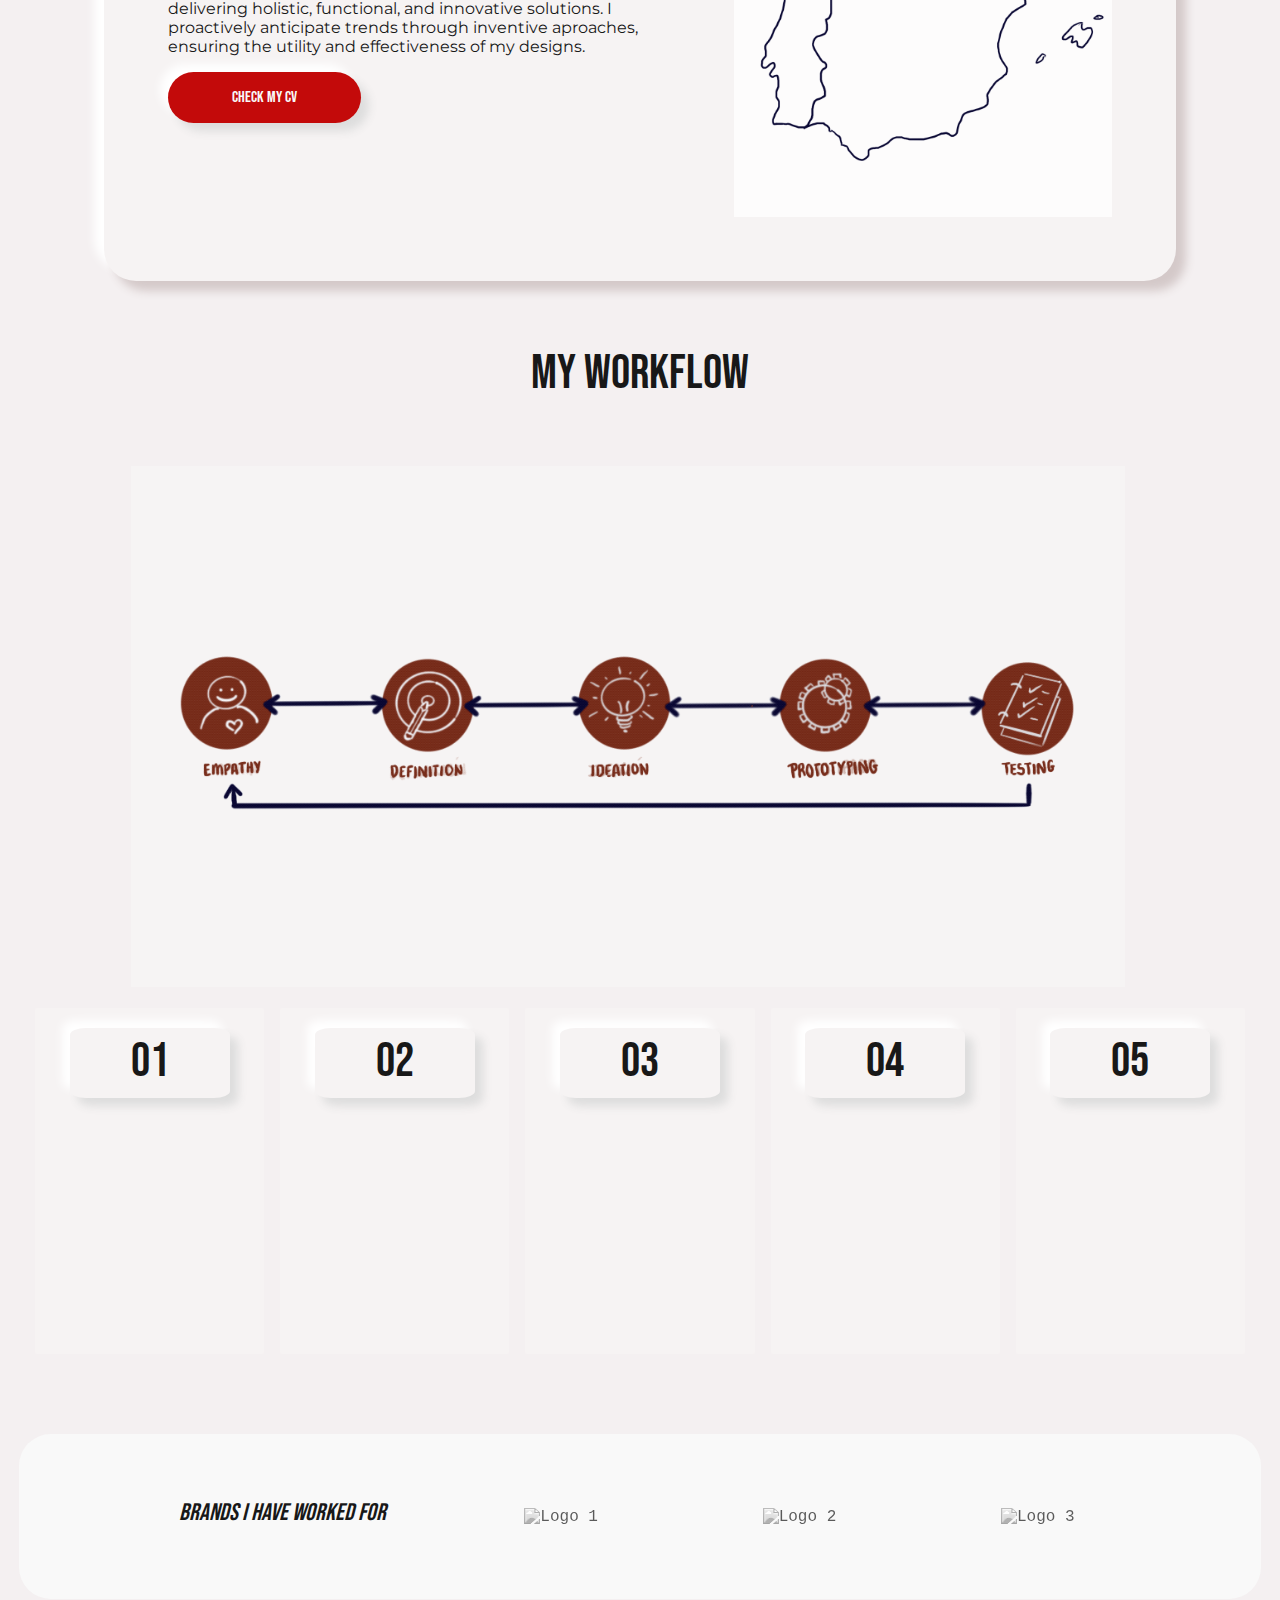
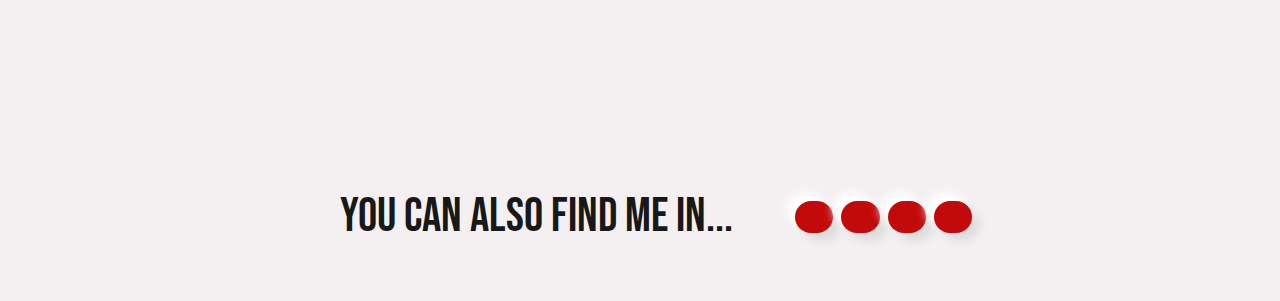
==== commit f119ab8b: "Fix card projects" ====
--- a/About.html
+++ b/About.html
@@ -17,7 +17,7 @@
             <button class="button" onclick="window.location='Chat.html'">Let's chat</button>
         </header>
         <main>
-            <img src="images/yo.svg">
+            <img src="images/me.PNG" style="filter: brightness(0%);width: 350px; margin-top: 1rem;">
             <h1>who am I?<br>What can I offer you?</br></h1>
             <p>I consider myself an observant and highly decisive person. I feel comfortable among people, I consider myself a creative, self-demanding and attentive to detail person. People describe me as tenacious, committed, strong-willed, responsible, empathetic, close, kind, assertive and respectful. 
             <Br>    
@@ -38,7 +38,7 @@
                     proactively anticipate trends through inventive aproaches, ensuring the
                     utility and effectiveness of my designs.</p>
                 
-                <a href="images/MariaPonzela_CV2024.pdf" download>
+                <a href="images/CV_MariaPonzela_2024.pdf" download>
                     <button class="button_important"><span>check my CV </span></button> 
                 </a>
                     <!-- <button class="botonAnillo">
--- a/main.css
+++ b/main.css
@@ -179,7 +179,7 @@
 }
 
 main img {
-    max-width: 1242px;
+    max-width: 100%;
 }
 
 main button {
@@ -372,64 +372,80 @@
     max-width: 944px;
 } */
 
+
 .card {
-    position: relative; 
-    display: flex;
-    align-items: center; 
-    justify-content: center; 
-    text-align: center;  
-
-    border-radius: 8px;  
-    height: 300px;
-    width: 400px;
-  
-    margin: 1rem;
-    background-color: rgba(0, 0, 0, 0.05); 
-    transition: background-color 0.3s ease;
-    overflow: hidden; 
-}
-
-.card::before ,.image{
-    content: ''; 
-    position: absolute; 
-    top: 0;
-    left: 0;
-    right: 0;
-    bottom: 0;
-    width: 450px;
-    background-image: inherit; 
-    background-size: cover; 
-    background-position: center; 
-    opacity: 0; 
-    transition: opacity 0.3s ease; 
-    z-index: 1;
-    filter: brightness(100%); 
-}
-
-.image{
-    width: 100%;
-    height: 100%;
-}
-
-.card:hover::before ,.image:hover, .image:after {
-    opacity: 1;
- }
-
- .card:hover .title {
-    opacity: 0; 
-}
-
-.title {
-    margin: 0; 
-    color: var(--black); 
-    z-index: 3; 
-    position: relative; 
-    transition: opacity 0.3s ease; 
-}
-
-
-
-
+  margin: 1rem auto;
+  position: relative;
+  width: 300px;
+  height: 200px;
+  background-color: #f2f2f2;
+  border-radius: 10px;
+  display: flex;
+  align-items: center;
+  justify-content: center;
+  overflow: hidden;
+  perspective: 1000px;
+  box-shadow: 0 0 0 5px #ffffff80;
+  transition: all 0.6s cubic-bezier(0.175, 0.885, 0.32, 1.275);
+}
+
+.card img {
+  width: 100%;
+  object-fit: cover;
+  fill: #333;
+  transition: all 0.6s cubic-bezier(0.175, 0.885, 0.32, 1.275);
+}
+
+.card:hover {
+  transform: scale(1.05);
+  box-shadow: 0 8px 16px rgba(255, 255, 255, 0.2);
+}
+
+.card__content {
+  position: absolute;
+  top: 0;
+  left: 0;
+  width: 100%;
+  height: 100%;
+  padding-left: 0.5rem; 
+  box-sizing: border-box;
+  background-color: #f2f2f2;
+  transform: rotateX(-90deg);
+  transform-origin: bottom;
+  transition: all 0.6s cubic-bezier(0.175, 0.885, 0.32, 1.275);
+}
+
+.card:hover .card__content {
+  transform: rotateX(0deg);
+}
+
+.card__title {
+  /* margin: 0 0 0 0.5rem; */
+  font-size: 2rem;
+  font-family: var(--font-title);
+  text-align: center;
+  color: #333;
+  font-weight: 700;
+  font-weight: normal;
+}
+
+.card:hover svg {
+  scale: 0;
+}
+
+.card__description {
+  margin: 0 1 0 0.5rem;
+  /* padding-bottom: 2rem; */
+  font-family: var(--font-content);
+  font-size: 14px;
+  color: #777;
+  line-height: 1.4;
+}
+
+
+
+
+/* 
 .tags {
     position: absolute;
     top: 10px;
@@ -513,8 +529,8 @@
     height: auto;
     filter: brightness(100%);
     object-fit: cover;
-    width: 200px; 
-    height: 200px;
+    width: 250px; 
+    height: 250px;
     gap: 0;
     row-gap: 0;
 
@@ -668,6 +684,7 @@
     width: 80%;
     filter: brightness(99%); 
     justify-content: center;
+    margin: 0 7rem auto;
     
 }
 
@@ -800,355 +817,134 @@
 
 /* Media Queries */
 
-@media (max-width: 800px) {
+@media (max-width: 768px) {
  
-    h1{
-        font-size: 230%;
-        }
-    
-    /* ............................................. */
-    
-    nav a{
-        display: block;
-        width: 100%;
-        margin-left: 5%;
-        margin-right: 5%;
-        gap: 10%;
-    }
-
-
-    /* ............................................. */
-
-    main{
-        margin: 10%;
-    }
-    main h1{
-        font-size: 250%;
-        width: 100%;
-    }
-    main p{
+    .root{
         font-size: 70%;
-        width: 100%;
-    }
-
-    /* ............................................. */
+    }
+    body{
+        font-size: 70%;
+        max-width:750px;
+    }
+    
+    img{ 
+        width: 50%;
+    }
+
 
     .proyect {
-        font-size: 0.7rem; 
+        font-size: 70%; 
         width: 70%;
-        flex-wrap: wrap;
-        flex-direction: column; 
-        align-items: center; 
-        text-align: center; 
     }
 
     .proyect video,
     .proyect img {
-        max-width: 90%; 
-        height: 90%; 
-        width: 100%;
-    }
+        max-width:750px;
+    } 
 
     /* ............................................. */  
     
-    .about{
-        font-size: 0.7rem; 
+     .about{
         width: 70%;
-        flex-wrap: wrap;
-        flex-direction: column; 
-        align-items: center; 
-        text-align: center; 
-        display:block;
-    }
-    .about img{
-        min-width: 70%;
-    }
-
-    /* ............................................. */
-
-    .responsive {
-        display: grid;
-        grid-template-columns: repeat(3, 1fr);
-     }
-
-    /* ............................................. */
+    }
 
 
     .content {
-        font-size: 0.7rem; 
-        width: 80%;
+        width: 70%;
         margin:10%
     }
     
     .content h1 {
         font-size: 300%;
 
-    }
+    } */
 
     /* ............................................. */
 
-    .card-process {
-        max-width: 100%;
+    section{
+        width:750px;
         font-size: 50%;
     }
 
-    /* ............................................. */
-
-    .loup {
-        display: none;
-    }
-
-    footer{
+    section img{
+        width:50%;
+    }
+     .card-process {
+        max-width:70%;
+        font-size: 50%;
         display: flex;
         flex-wrap: wrap;
-        font-size: 10%;
-        justify-content: center;
-        align-items: center;
-        width: 80%;
-        padding-top: 4rem;
-    }
-    footer h1{
-        font-size: 1500%;
-    }
-    
-}
-
-@media (max-width: 500px) {
- 
-    h1{
-    font-size: 200%;
-    }
-
-    /* ............................................. */
-
-     nav a{
-        display: block
     } 
 
-    a{
-        font-size: 80%;
-    } 
-
-    /* ............................................. */
-
-    main{
-        margin: 10%;
-    }
-    main h1{
-        font-size: 250%;
-        width: 100%;
-    }
-    main p{
+    .card_definition {
+        max-width:70%;
+        font-size: 50%;
+    }
+    
+}
+
+
+@media (max-width: 375px) {
+    .root{
         font-size: 70%;
-        width: 100%;
-    }
-
-    /* ............................................. */
+    }
+    body{
+        font-size: 70%;
+        max-width:750px;
+    }
+    
+    img{ 
+        width: 50%;
+    }
+
 
     .proyect {
-        font-size: 0.5rem; 
-        width: 55%;
-        flex-wrap: wrap;
-        flex-direction: column; 
-        align-items: center; 
-        text-align: center; 
-
+        font-size: 70%; 
+        width: 70%;
     }
 
     .proyect video,
     .proyect img {
-        max-width: 90%; 
-        height: 90%; 
-        width: 100%;
-    }
-
-    /* ............................................. */
-
-    .container {
-        display: grid;
-        grid-template-columns: repeat(1, 1fr);
-    }
-
-    .card {
-        height: 300px;
-        width: 300px; 
-    }
-    
-    .card::before ,.image{
-        width: 350px;
-        object-fit: cover;
-     }
-
-    /* ............................................. */
-
-    .responsive {
-        display: grid;
-        grid-template-columns: repeat(2, 1fr);
-    
-     }
-
-    /* ............................................. */
-
-    .about{
-        font-size: 0.7rem; 
-        width: 50%;
-        flex-wrap: wrap;
-        flex-direction: column; 
-        align-items: center; 
-        text-align: center; 
-    }
-
-    .about img{
-        min-width: 50%;
-    }
-
-    /* ............................................. */
+        max-width:750px;
+    } 
+
+    /* ............................................. */  
+    
+     .about{
+        width: 70%;
+    }
+
 
     .content {
-        font-size: 0.5rem; 
-        width: 200px;
+        width: 70%;
         margin:10%
     }
     
     .content h1 {
         font-size: 300%;
 
-    }
-    
+    } */
+
     /* ............................................. */
 
-    .card-process {
+    section{
+        width:750px;
+        font-size: 50%;
+    }
+
+    section img{
+        width:50%;
+    }
+     .card-process {
+        max-width:70%;
+        font-size: 50%;
         display: flex;
         flex-wrap: wrap;
+    } 
+
+    .card_definition {
+        max-width:70%;
         font-size: 50%;
-        justify-content: center;
-    }
-
-    /* ............................................. */   
-
-    .loup {
-        display: none;
-    }
-
-    footer{
-        display: flex;
-        flex-wrap: wrap;
-        font-size: 10%;
-        justify-content: center;
-        align-items: center;
-        width: 70%;
-    }
-    footer h1{
-        font-size: 1500%;
-    }
-
-}
-
-@media (max-width: 390px) {
-    
-    .body{
-        margin: 7rem;
-        font-size: 30%;
-    }
-
-    h1{
-        font-size: 200%;
-        }
-    
-    /* ............................................. */   
-
-    nav a{
-        display: block
-    } 
-
-    a{
-        font-size: 70%;
-    }
-
-    /* ............................................. */   
- 
-    .main{
-        font-size: 10%;
-    }
-
-    /* ............................................. */   
-
-    .proyect {
-        font-size: 0.5rem;
-        width: 55%;
-        flex-wrap: wrap;
-        flex-direction: column; 
-        align-items: center; 
-        text-align: center; 
-
-    }
-
-    .proyect video,
-    .proyect img {
-        max-width: 100%; 
-        height: 100%; 
-        width: 100%;
-    }
-
-    /* ............................................. */
-
-    .responsive {
-        display: grid;
-        grid-template-columns: repeat(2, 1fr);
-     }
-
-    /* ............................................. */
-
-
-    .about{
-        font-size: 0.7rem; 
-        width: 50%;
-        flex-wrap: wrap;
-        flex-direction: column; 
-        align-items: center; 
-        text-align: center; 
-    }
-    .about img{
-        min-width: 100%;
-    }
-
-
-    /* ............................................. */   
-
-    .content {
-        font-size: 0.5rem; 
-        width: 200px;
-    }
-    
-    .content h1 {
-        font-size: 300%;
-
-    }
-
-    /* ............................................. */
-
-    .card-process {
-        max-width: 100%;
-        font-size: 50%;
-    }
-
-    /* ............................................. */   
-
-    .loup {
-        display: none;
-    }
-
-    footer{
-        display: flex;
-        flex-wrap: wrap;
-        font-size: 10%;
-        justify-content: center;
-        align-items: center;
-        width: 70%;
-    }
-    footer h1{
-        font-size: 1500%;
-    }
-    
-}
-
+    }
+    
+}
